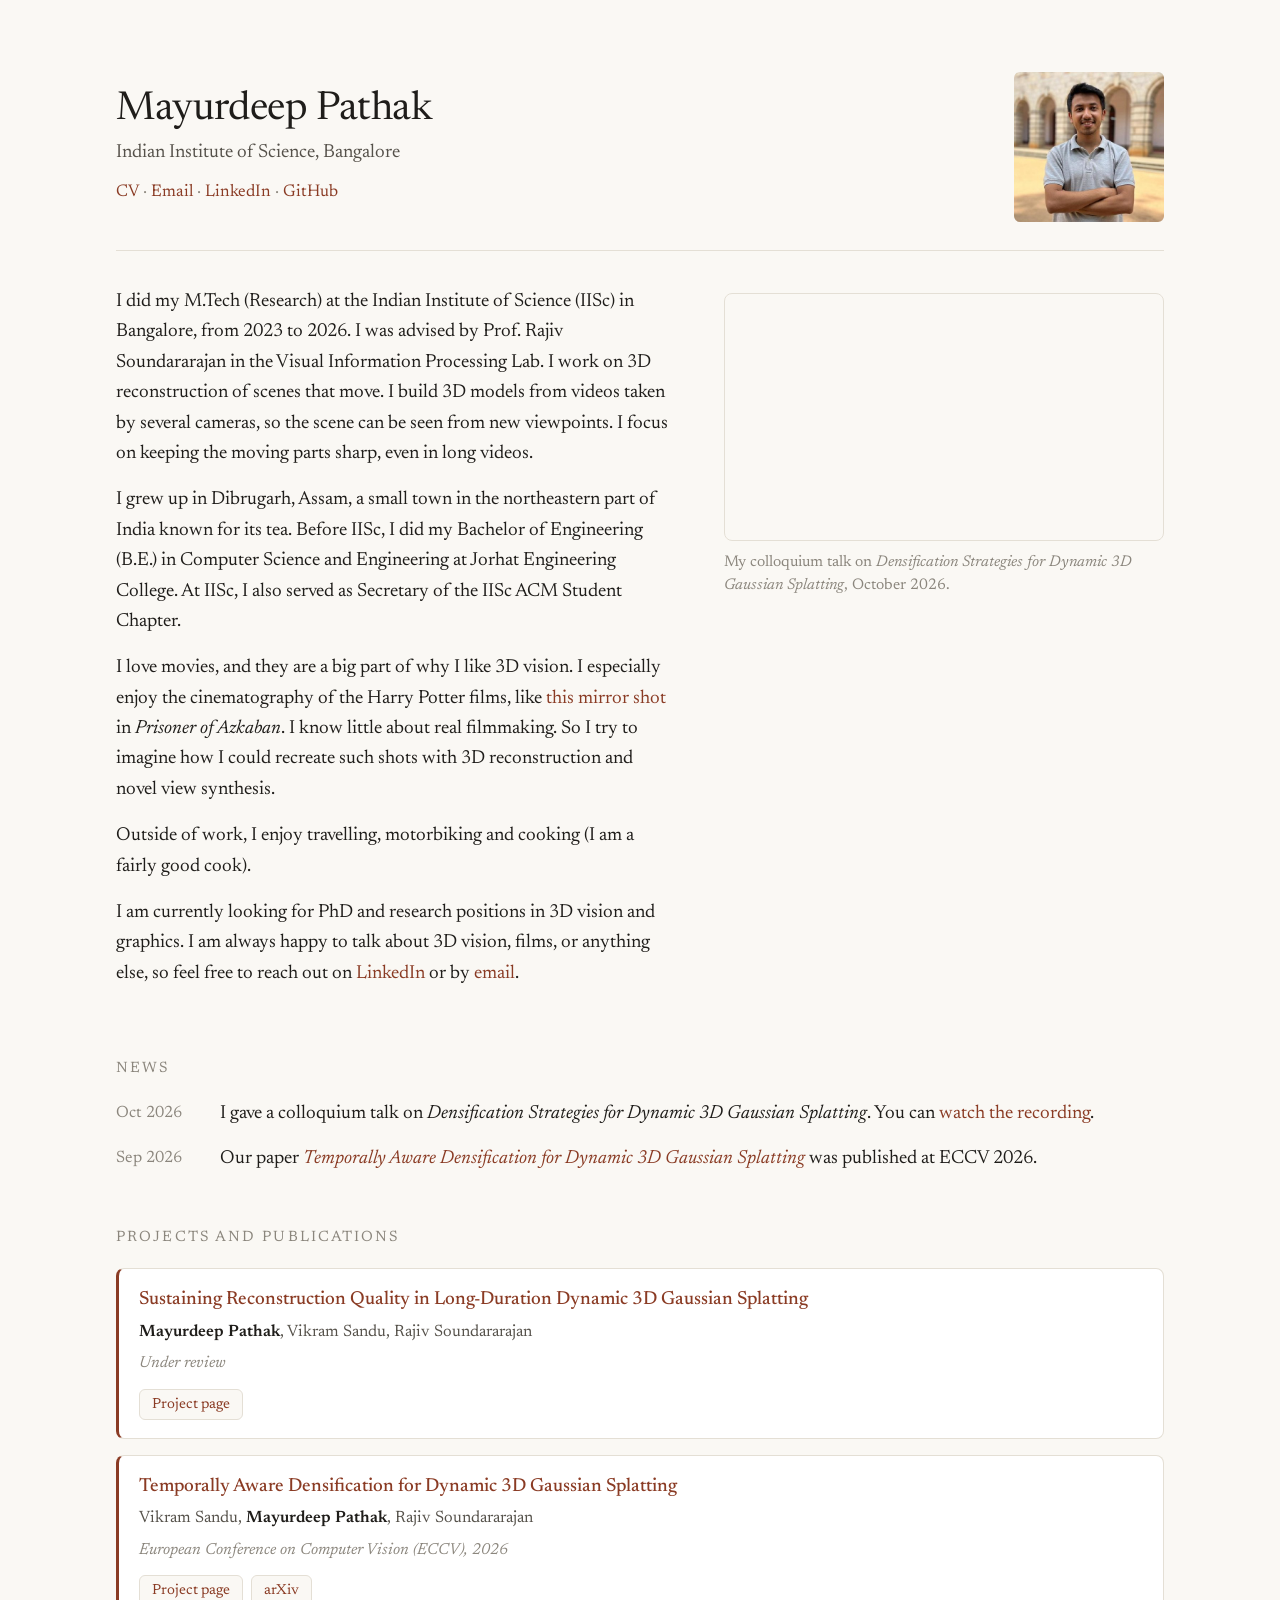
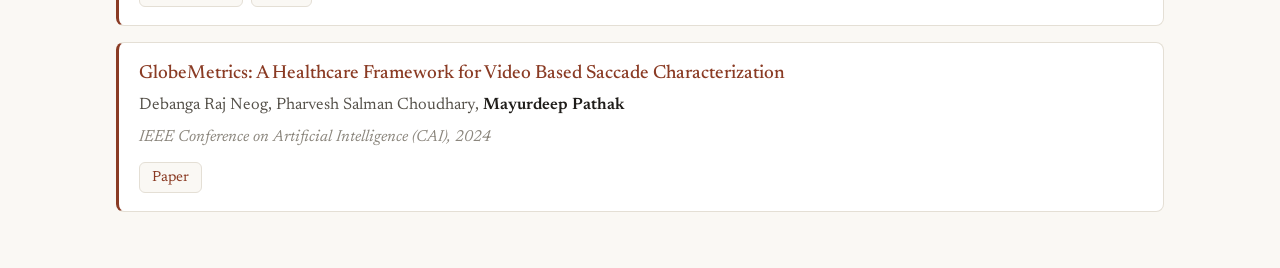
==== index.html @ cd14dc9c "Replace Campanile Movie lines with Harry Potter mirror shot Co-Authored-By: Claude Opus 5.5 <noreply" ====
<!DOCTYPE html>
<html lang="en">
<head>
  <meta charset="utf-8">
  <meta name="viewport" content="width=device-width, initial-scale=1">
  <title>Mayurdeep Pathak</title>
  <meta name="description" content="Mayurdeep Pathak, Indian Institute of Science. Dynamic scene reconstruction and novel view synthesis.">
  <meta property="og:image" content="https://mayurdeep.github.io/assets/mayurdeep.jpg">
  <link rel="icon" href="assets/favicon.svg" type="image/svg+xml">
  <link rel="icon" href="assets/favicon-32.png" sizes="32x32" type="image/png">
  <link rel="apple-touch-icon" href="assets/apple-touch-icon.png">
  <link rel="preconnect" href="https://fonts.googleapis.com">
  <link rel="preconnect" href="https://fonts.gstatic.com" crossorigin>
  <link href="https://fonts.googleapis.com/css2?family=Newsreader:ital,opsz,wght@0,6..72,300..600;1,6..72,300..500&display=swap" rel="stylesheet">
  <style>
    :root {
      --bg: #faf8f4;
      --ink: #1f1d1a;
      --ink-2: #55514a;
      --ink-3: #8b867d;
      --rule: #e4dfd5;
      --link: #8a3b24;
      --card: #ffffff;
      color-scheme: light;
    }
    @media (prefers-color-scheme: dark) {
      :root:not([data-theme="light"]) {
        --bg: #151412; --ink: #ece8e1; --ink-2: #b3ada3; --ink-3: #7f7a71; --rule: #2b2925;
        --link: #e0a089; --card: #1c1b18;
        color-scheme: dark;
      }
    }
    :root[data-theme="dark"] {
      --bg: #151412; --ink: #ece8e1; --ink-2: #b3ada3; --ink-3: #7f7a71; --rule: #2b2925;
      --link: #e0a089; --card: #1c1b18;
      color-scheme: dark;
    }

    * { box-sizing: border-box; }
    body {
      margin: 0; background: var(--bg); color: var(--ink);
      font: 400 19px/1.6 Newsreader, Georgia, serif;
      font-optical-sizing: auto;
      -webkit-font-smoothing: antialiased;
    }
    main { max-width: 1080px; margin: 0 auto; padding: 72px 16px 56px; }
    a { color: var(--link); text-decoration: none; }
    a:hover { text-decoration: underline; text-underline-offset: 3px; }

    header h1 { font-weight: 400; font-size: 40px; line-height: 1.1; margin: 0 0 6px; letter-spacing: -.01em; }
    header .affil { color: var(--ink-2); margin: 0; }
    header .links { margin: 10px 0 0; color: var(--ink-3); font-size: 17px; }
    header { display: flex; align-items: center; justify-content: space-between; gap: 24px; padding-bottom: 28px; border-bottom: 1px solid var(--rule); }
    header .who { min-width: 0; }
    header .photo { width: 150px; height: 150px; flex: 0 0 auto; border-radius: 6px; object-fit: cover; display: block; }
    @media (max-width: 520px) {
      header { flex-direction: column-reverse; align-items: flex-start; gap: 18px; }
      header .photo { width: 120px; height: 120px; }
    }


    h2 { font-weight: 400; font-size: 15px; letter-spacing: .14em; text-transform: uppercase; color: var(--ink-3); margin: 52px 0 18px; }
    p { margin: 0 0 16px; }
    .quiet { color: var(--ink-2); }

    .pubs { list-style: none; margin: 0; padding: 0; display: grid; gap: 16px; }
    .pubs li {
      background: var(--card); border: 1px solid var(--rule); border-left: 3px solid var(--link);
      border-radius: 8px; padding: 18px 20px; display: grid; gap: 6px;
    }
    .pubs .t { font-size: 19px; line-height: 1.35; font-weight: 500; }
    .pubs .a { font-size: 16.5px; color: var(--ink-2); }
    .pubs .me { color: var(--ink); font-weight: 600; }
    .pubs .v { font-size: 16px; color: var(--ink-3); font-style: italic; }
    .pubs .chips { display: flex; flex-wrap: wrap; gap: 8px; margin-top: 6px; }
    .pubs .chips a {
      font-size: 14.5px; padding: 3px 12px; border: 1px solid var(--rule); border-radius: 6px;
      background: var(--bg); text-decoration: none;
    }
    .pubs .chips a:hover { border-color: var(--link); text-decoration: none; }

    .news { list-style: none; margin: 0; padding: 0; display: grid; gap: 14px; }
    .news li { display: grid; grid-template-columns: 92px 1fr; gap: 12px; }
    .news .d { color: var(--ink-3); font-size: 16.5px; padding-top: 1px; }
    .video { position: relative; width: 100%; aspect-ratio: 16 / 9; border-radius: 8px; overflow: hidden; border: 1px solid var(--rule); }
    .video iframe { position: absolute; inset: 0; width: 100%; height: 100%; border: 0; }
    @media (max-width: 520px) { .news li { grid-template-columns: 1fr; gap: 2px; } }

    header + .intro { margin-top: 36px; }
    .intro { display: grid; grid-template-columns: minmax(0, 1fr); gap: 28px; }
    .talk figcaption { margin-top: 10px; font-size: 15.5px; line-height: 1.5; color: var(--ink-3); }
    .talk { margin: 0; }
    @media (min-width: 900px) {
      .intro { grid-template-columns: minmax(0, 1fr) 440px; gap: 48px; align-items: start; }
      .talk { position: sticky; top: 32px; margin-top: 6px; }
    }
  </style>
</head>
<body>
<main>

  <header>
    <div class="who">
      <h1>Mayurdeep Pathak</h1>
      <p class="affil">Indian Institute of Science, Bangalore</p>
      <p class="links">
        <a href="assets/Mayurdeep_Pathak_CV.pdf">CV</a> ·
        <a href="mailto:mayurdeepp@iisc.ac.in">Email</a> ·
        <a href="https://www.linkedin.com/in/mayurdeep-pathak-47a01b89/">LinkedIn</a> ·
        <a href="https://github.com/mayurdeep">GitHub</a>
      </p>
    </div>
    <img class="photo" src="assets/mayurdeep.jpg" alt="Mayurdeep Pathak" width="420" height="420">
  </header>


  <div class="intro">
    <section>
      <p>
        I did my M.Tech (Research) at the Indian Institute of Science (IISc) in Bangalore, from 2023 to 2026.
        I was advised by Prof. Rajiv Soundararajan in the Visual Information Processing Lab. I work on 3D
        reconstruction of scenes that move. I build 3D models from videos taken by several cameras, so the scene
        can be seen from new viewpoints. I focus on keeping the moving parts sharp, even in long videos.
      </p>
      <p>
        I grew up in Dibrugarh, Assam, a small town in the northeastern part of India known for its tea. Before IISc, I did my Bachelor of Engineering (B.E.) in Computer Science
        and Engineering at Jorhat Engineering College. At IISc, I also served as Secretary of the IISc ACM
        Student Chapter.
      </p>
      <p>
        I love movies, and they are a big part of why I like 3D vision. I especially enjoy the cinematography of the
        Harry Potter films, like <a href="https://www.youtube.com/watch?v=VASwKZAUVSo">this mirror shot</a> in
        <i>Prisoner of Azkaban</i>. I know little about real filmmaking. So I try to imagine how I could recreate
        such shots with 3D reconstruction and novel view synthesis.
      </p>
      <p>
        Outside of work, I enjoy travelling, motorbiking and cooking (I am a fairly good cook).
      </p>
      <p>
        I am currently looking for PhD and research positions in 3D vision and graphics. I am always happy to talk about 3D vision, films, or anything else, so feel free to reach out on
        <a href="https://www.linkedin.com/in/mayurdeep-pathak-47a01b89/">LinkedIn</a> or by
        <a href="mailto:mayurdeepp@iisc.ac.in">email</a>.
      </p>
    </section>
    <figure class="talk" id="talk">
      <div class="video">
        <iframe src="https://www.youtube.com/embed/Tx34t9YAxKE?si=IicxkVIHozdZKml-" title="Densification Strategies for Dynamic 3D Gaussian Splatting" loading="lazy" allow="accelerometer; autoplay; clipboard-write; encrypted-media; gyroscope; picture-in-picture; web-share" referrerpolicy="strict-origin-when-cross-origin" allowfullscreen></iframe>
      </div>
      <figcaption>My colloquium talk on <i>Densification Strategies for Dynamic 3D Gaussian Splatting</i>, October 2026.</figcaption>
    </figure>
  </div>

  <section>
    <h2>News</h2>
    <ul class="news">
      <li>
        <span class="d">Oct 2026</span>
        <div>
          I gave a colloquium talk on <i>Densification Strategies for Dynamic 3D Gaussian Splatting</i>. You can <a href="#talk">watch the recording</a>.
        </div>
      </li>
      <li>
        <span class="d">Sep 2026</span>
        <div>
          Our paper <a href="publications/2026/TAD_GS/"><i>Temporally Aware Densification for Dynamic 3D Gaussian Splatting</i></a> was published at ECCV 2026.
        </div>
      </li>
    </ul>
  </section>

  <section>
    <h2>Projects and Publications</h2>
    <ul class="pubs">
      <li>
        <a class="t" href="publications/2026/LongDurationVideos/">Sustaining Reconstruction Quality in Long-Duration Dynamic 3D Gaussian Splatting</a>
        <span class="a"><span class="me">Mayurdeep Pathak</span>, Vikram Sandu, Rajiv Soundararajan</span>
        <span class="v">Under review</span>
        <span class="chips"><a href="publications/2026/LongDurationVideos/">Project page</a></span>
      </li>
      <li>
        <a class="t" href="publications/2026/TAD_GS/">Temporally Aware Densification for Dynamic 3D Gaussian Splatting</a>
        <span class="a">Vikram Sandu, <span class="me">Mayurdeep Pathak</span>, Rajiv Soundararajan</span>
        <span class="v">European Conference on Computer Vision (ECCV), 2026</span>
        <span class="chips"><a href="publications/2026/TAD_GS/">Project page</a><a href="https://arxiv.org/abs/2606.23212">arXiv</a></span>
      </li>
      <li>
        <a class="t" href="https://ieeexplore.ieee.org/iel8/10605128/10605229/10605484.pdf">GlobeMetrics: A Healthcare Framework for Video Based Saccade Characterization</a>
        <span class="a">Debanga Raj Neog, Pharvesh Salman Choudhary, <span class="me">Mayurdeep Pathak</span></span>
        <span class="v">IEEE Conference on Artificial Intelligence (CAI), 2024</span>
        <span class="chips"><a href="https://ieeexplore.ieee.org/iel8/10605128/10605229/10605484.pdf">Paper</a></span>
      </li>
    </ul>
  </section>


</main>

</body>
</html>
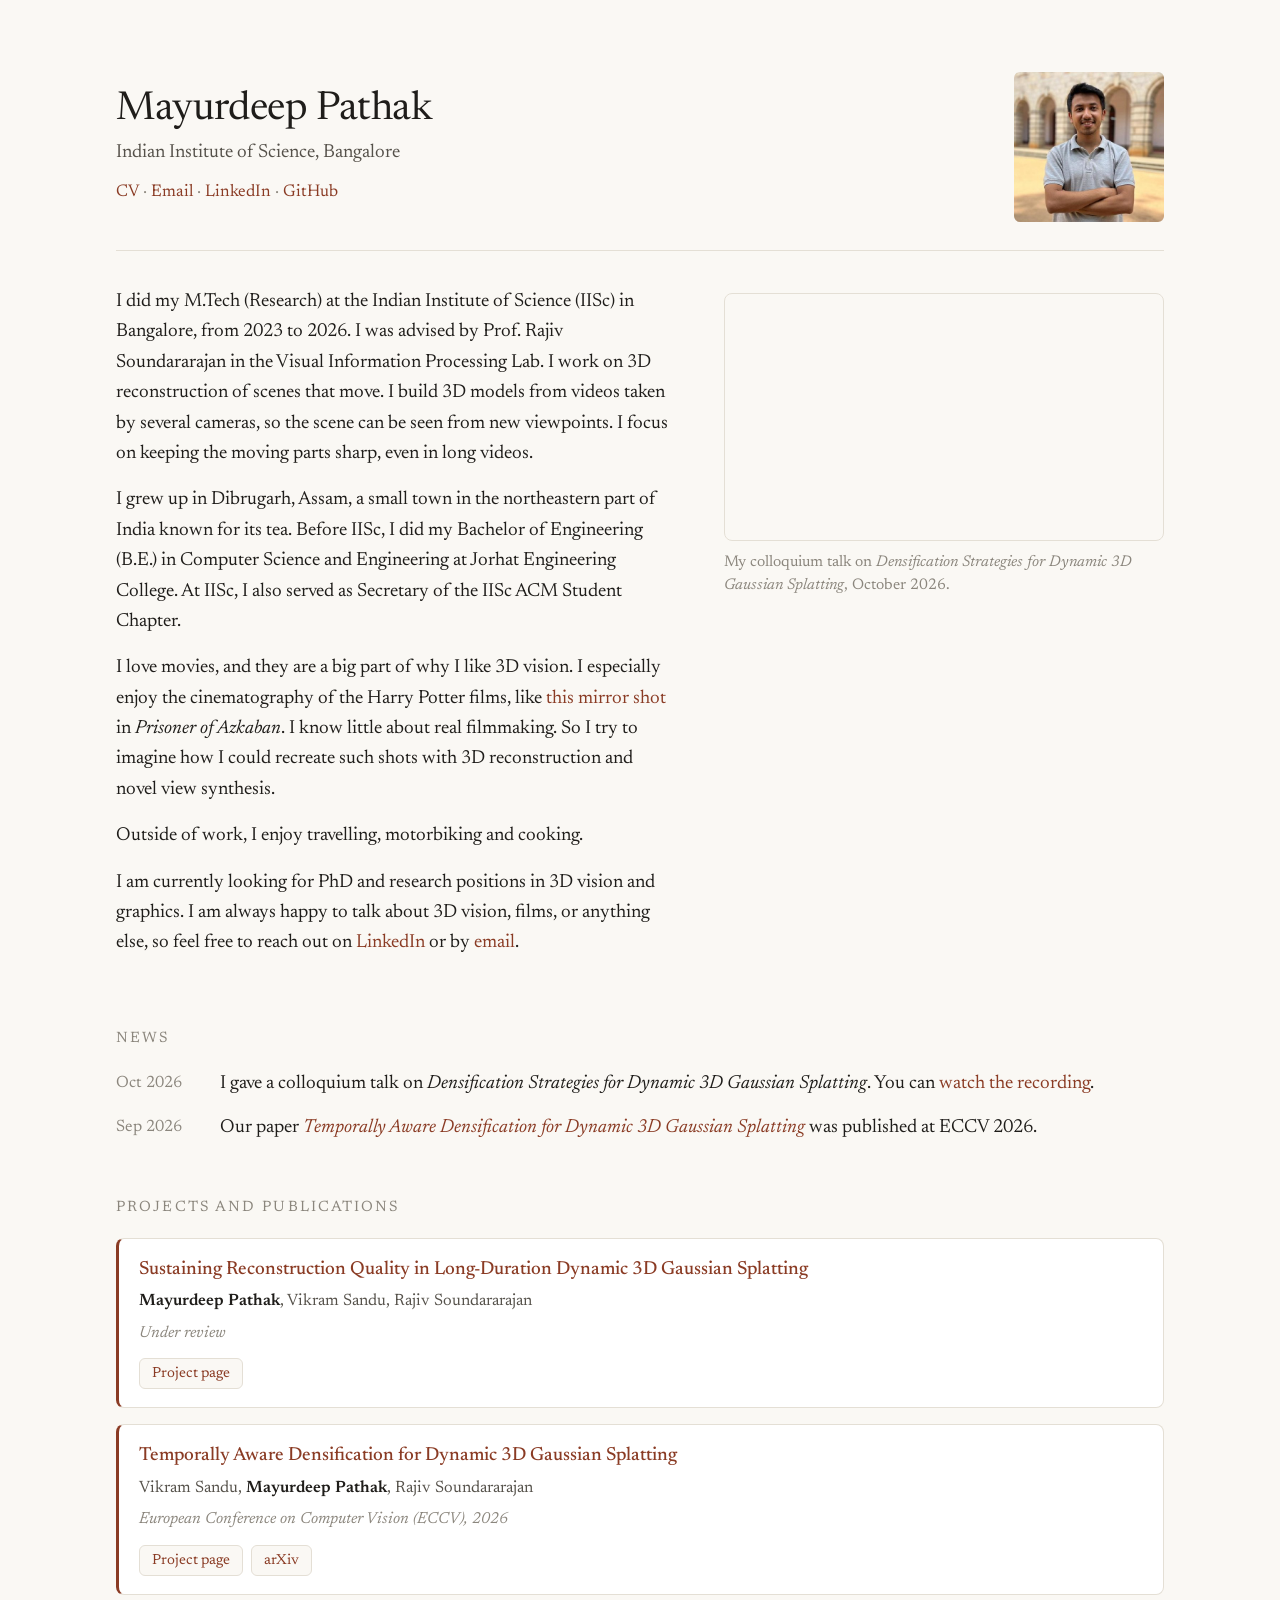
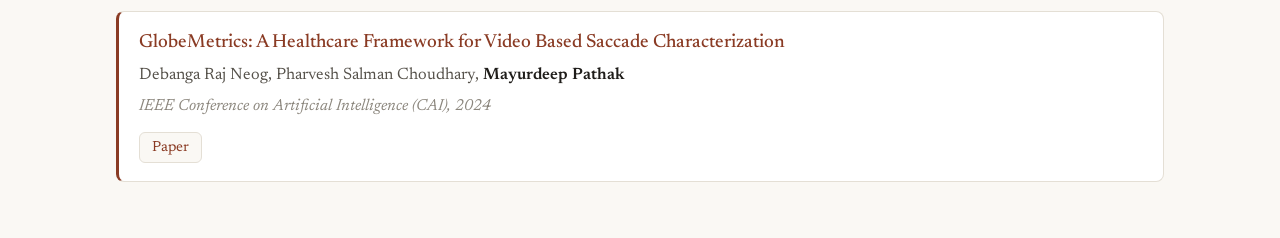
==== commit 2c982faa: "Trim cooking line Co-Authored-By: Claude Opus 5.5 <noreply@anthropic.com>" ====
--- a/index.html
+++ b/index.html
@@ -134,7 +134,7 @@
         such shots with 3D reconstruction and novel view synthesis.
       </p>
       <p>
-        Outside of work, I enjoy travelling, motorbiking and cooking (I am a fairly good cook).
+        Outside of work, I enjoy travelling, motorbiking and cooking.
       </p>
       <p>
         I am currently looking for PhD and research positions in 3D vision and graphics. I am always happy to talk about 3D vision, films, or anything else, so feel free to reach out on
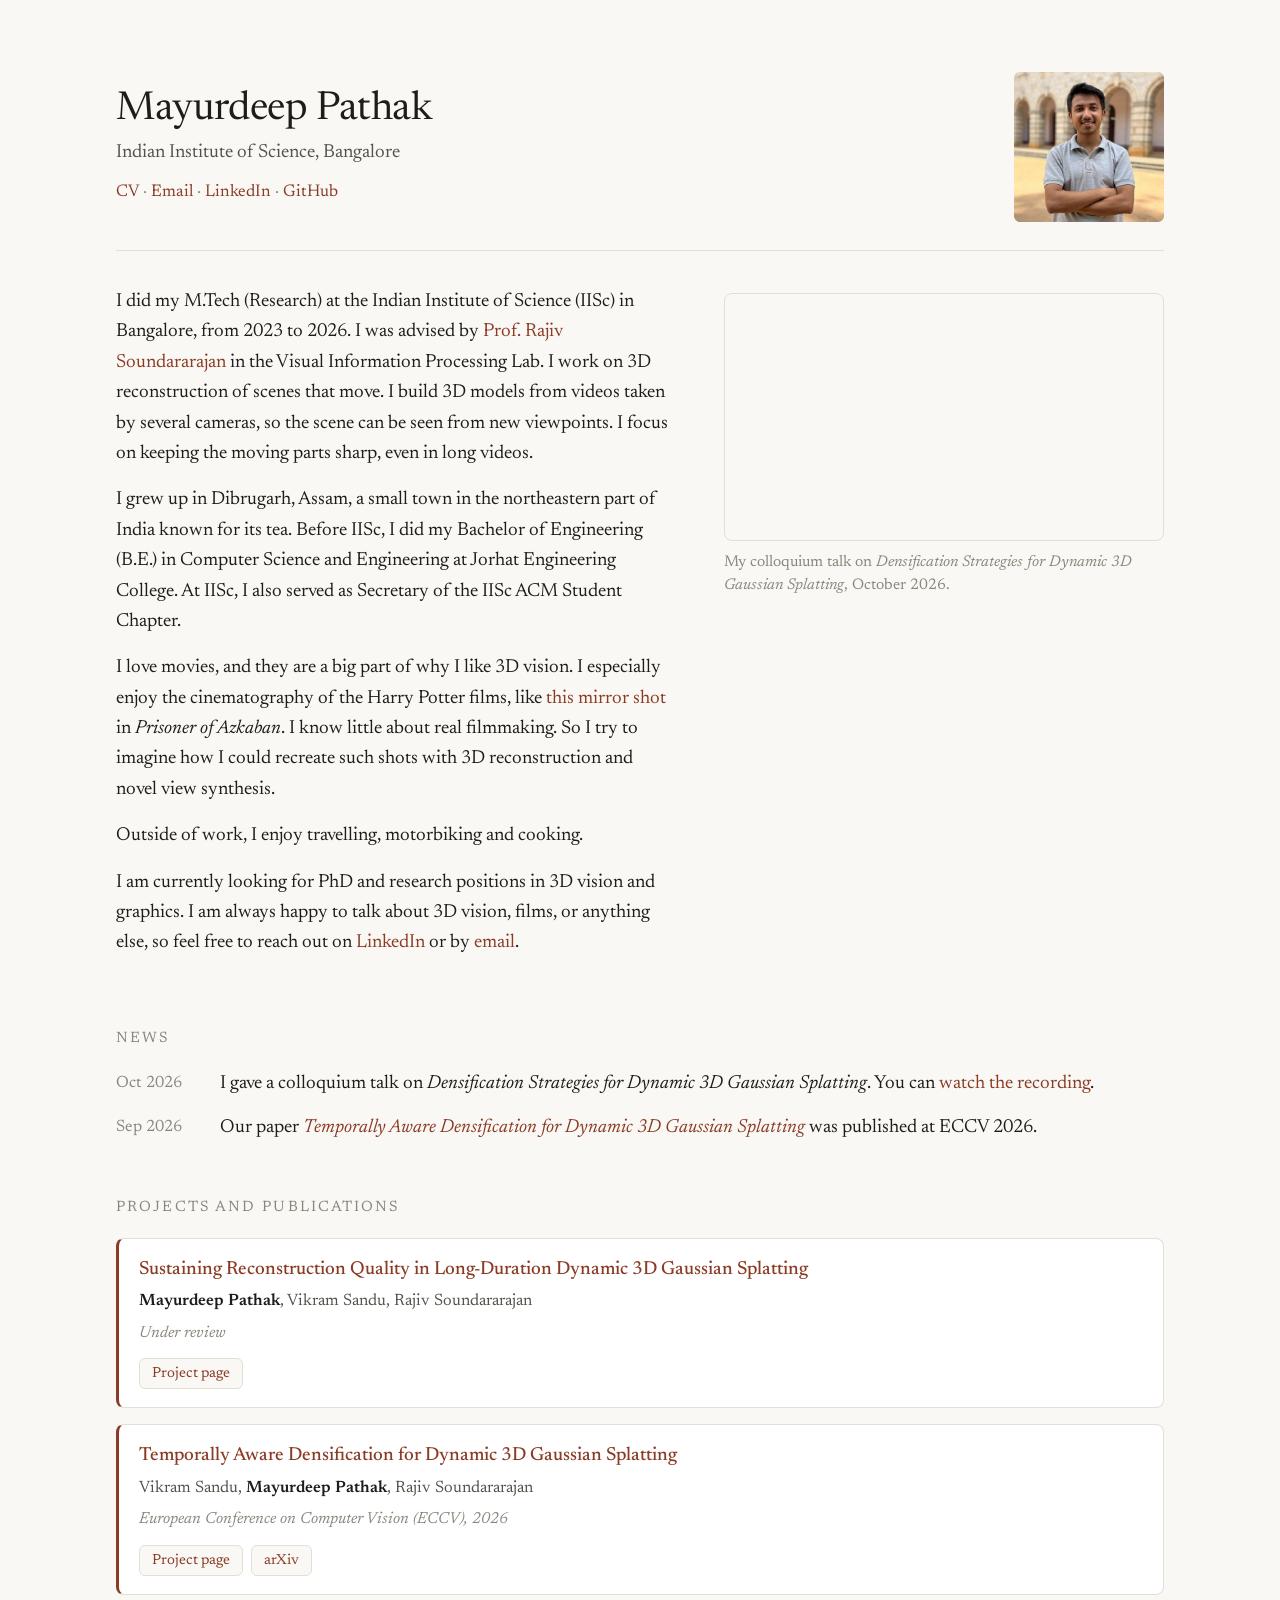
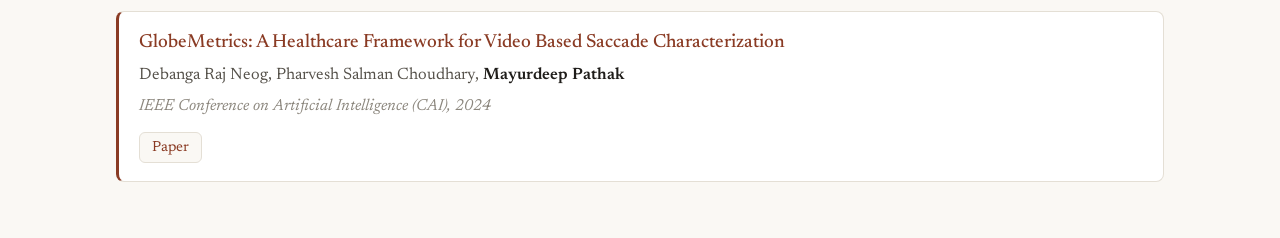
==== commit edf96ae4: "Link Prof. Rajiv Soundararajan's page Co-Authored-By: Claude Opus 5.5 <noreply@anthropic.com>" ====
--- a/index.html
+++ b/index.html
@@ -118,7 +118,7 @@
     <section>
       <p>
         I did my M.Tech (Research) at the Indian Institute of Science (IISc) in Bangalore, from 2023 to 2026.
-        I was advised by Prof. Rajiv Soundararajan in the Visual Information Processing Lab. I work on 3D
+        I was advised by <a href="https://ece.iisc.ac.in/~rajivs/#/">Prof. Rajiv Soundararajan</a> in the Visual Information Processing Lab. I work on 3D
         reconstruction of scenes that move. I build 3D models from videos taken by several cameras, so the scene
         can be seen from new viewpoints. I focus on keeping the moving parts sharp, even in long videos.
       </p>
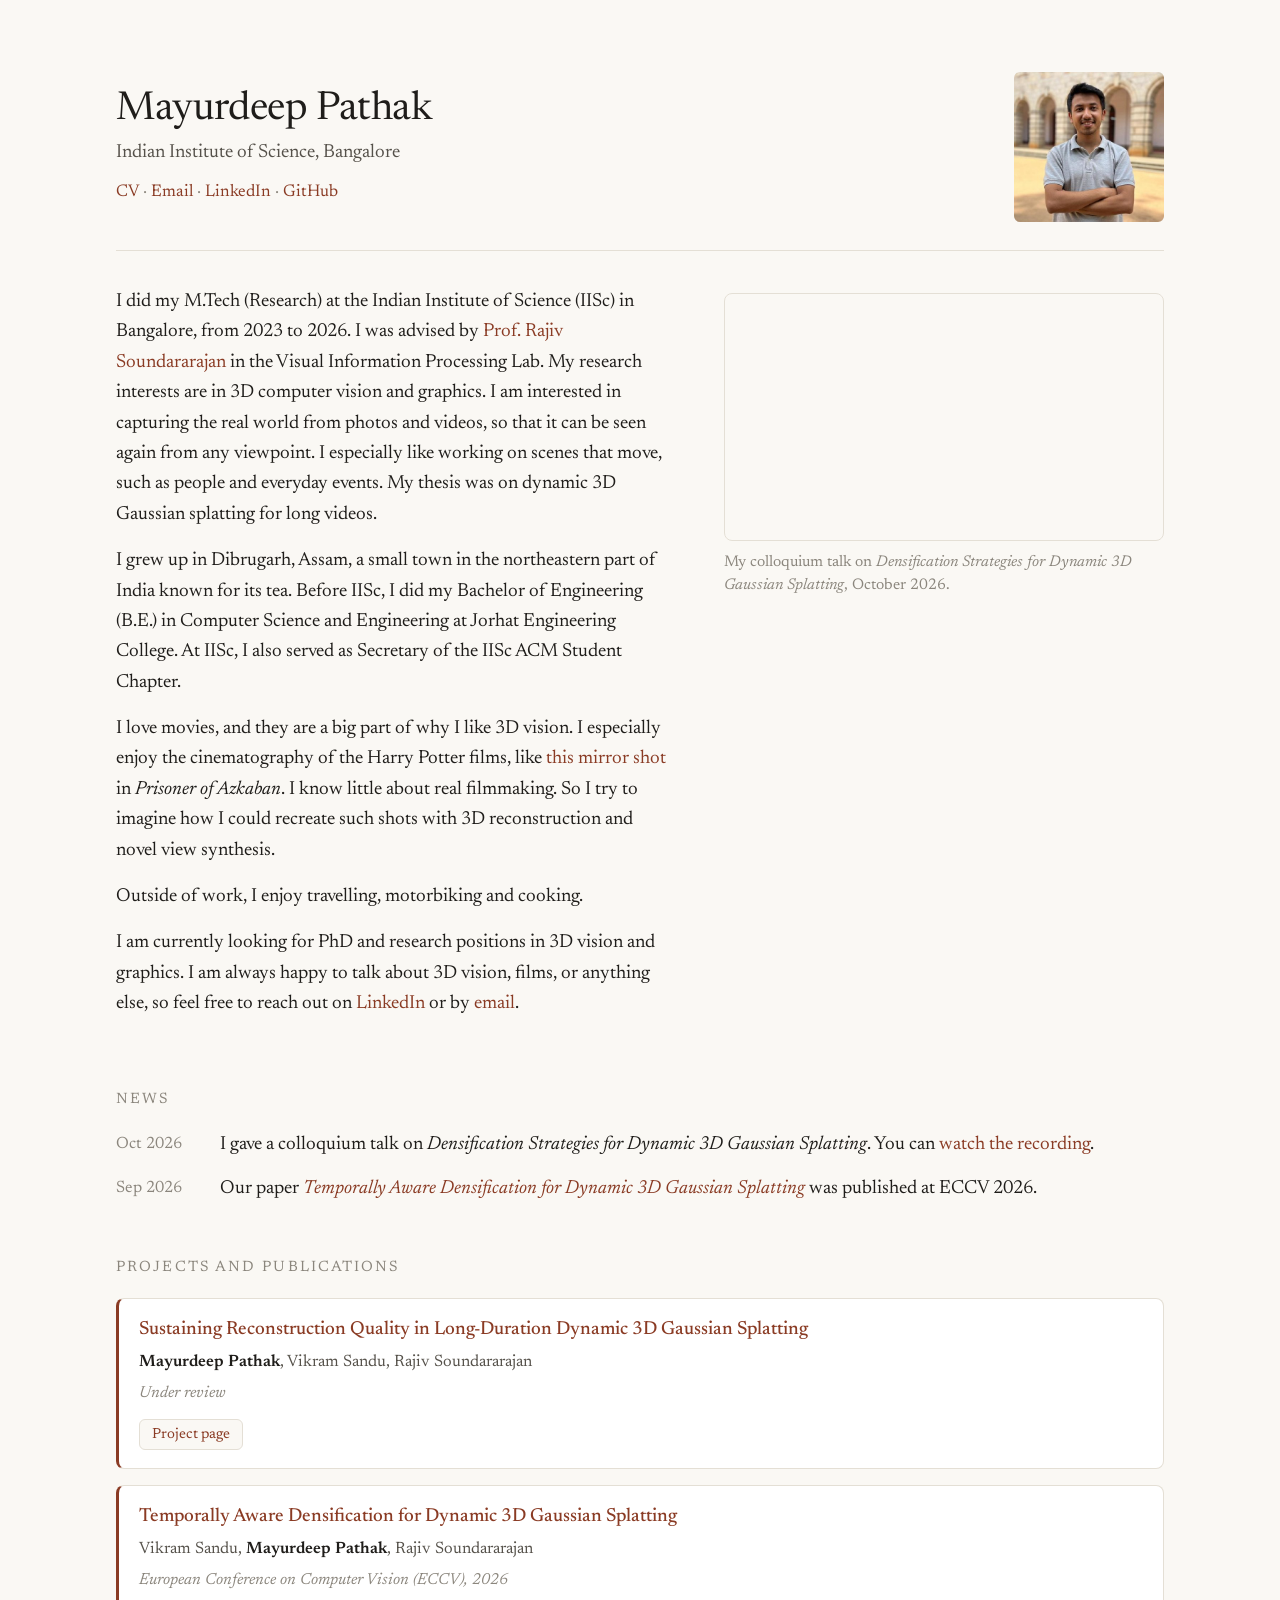
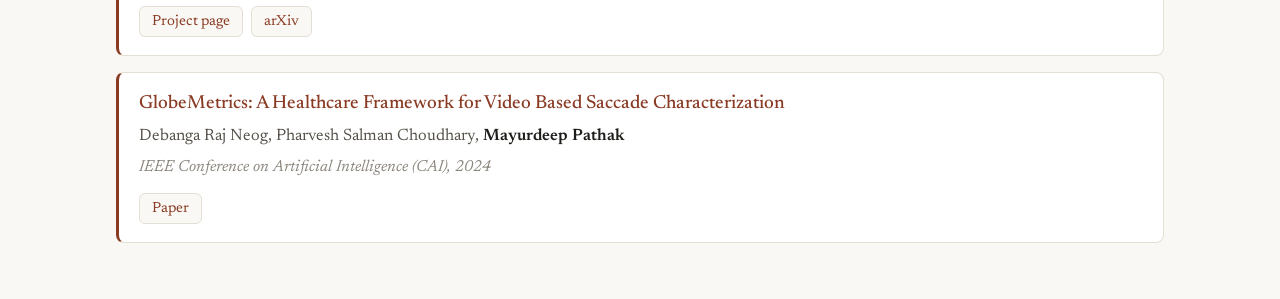
==== commit b3bf5818: "Broaden research interests, mention thesis Co-Authored-By: Claude Opus 5.5 <noreply@anthropic.com>" ====
--- a/index.html
+++ b/index.html
@@ -118,9 +118,10 @@
     <section>
       <p>
         I did my M.Tech (Research) at the Indian Institute of Science (IISc) in Bangalore, from 2023 to 2026.
-        I was advised by <a href="https://ece.iisc.ac.in/~rajivs/#/">Prof. Rajiv Soundararajan</a> in the Visual Information Processing Lab. I work on 3D
-        reconstruction of scenes that move. I build 3D models from videos taken by several cameras, so the scene
-        can be seen from new viewpoints. I focus on keeping the moving parts sharp, even in long videos.
+        I was advised by <a href="https://ece.iisc.ac.in/~rajivs/#/">Prof. Rajiv Soundararajan</a> in the Visual Information Processing Lab.
+        My research interests are in 3D computer vision and graphics. I am interested in capturing the real world
+        from photos and videos, so that it can be seen again from any viewpoint. I especially like working on scenes
+        that move, such as people and everyday events. My thesis was on dynamic 3D Gaussian splatting for long videos.
       </p>
       <p>
         I grew up in Dibrugarh, Assam, a small town in the northeastern part of India known for its tea. Before IISc, I did my Bachelor of Engineering (B.E.) in Computer Science
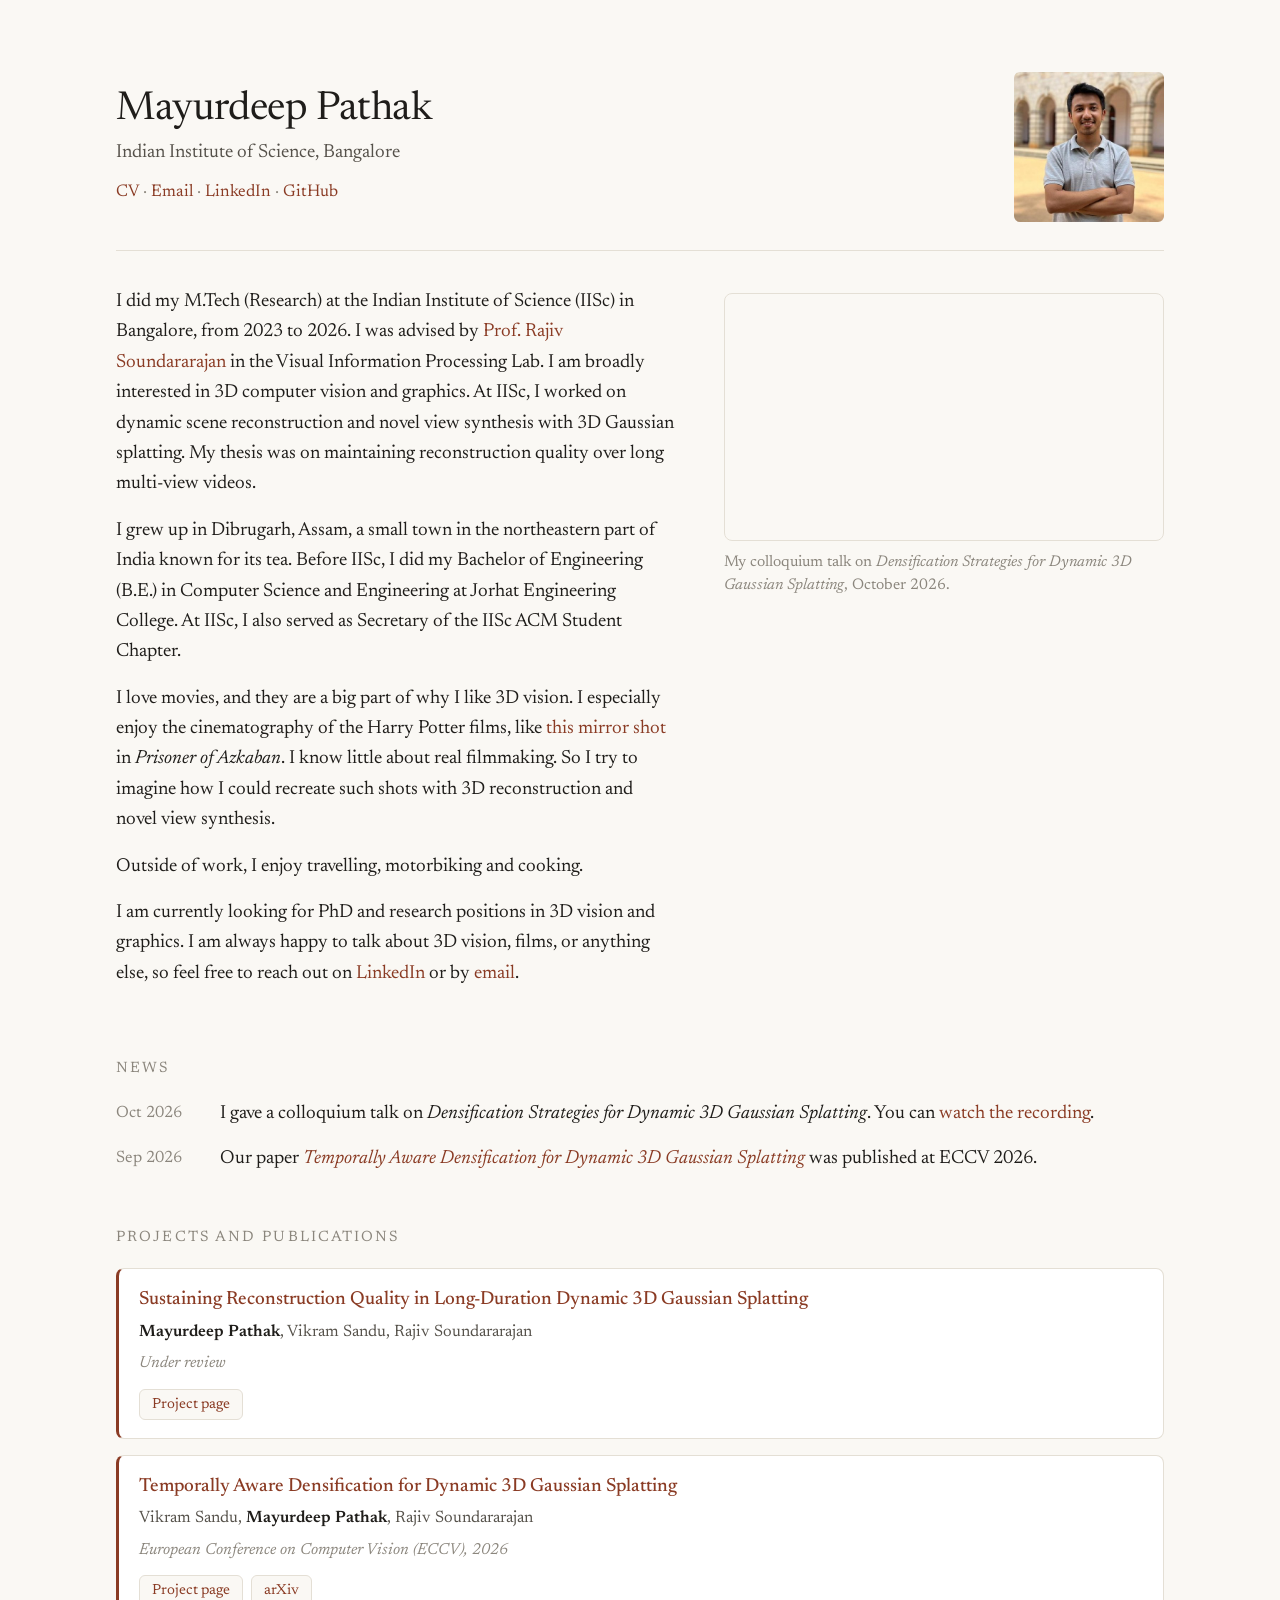
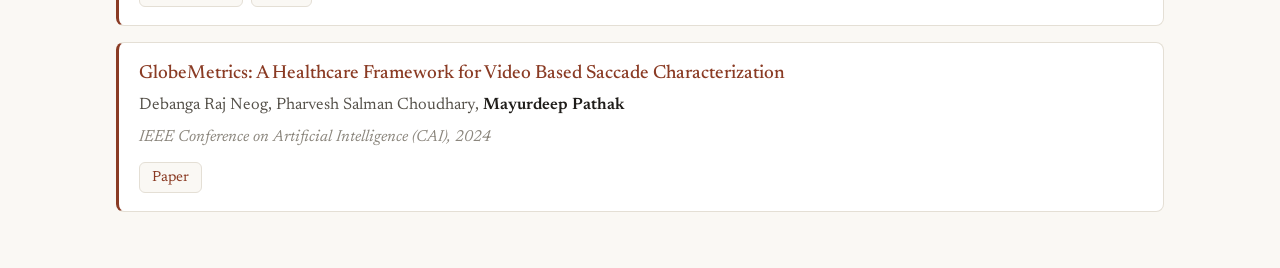
==== commit 02f1c0e4: "Rewrite research lines for a technical audience Co-Authored-By: Claude Opus 5.5 <noreply@anthropic.c" ====
--- a/index.html
+++ b/index.html
@@ -4,7 +4,7 @@
   <meta charset="utf-8">
   <meta name="viewport" content="width=device-width, initial-scale=1">
   <title>Mayurdeep Pathak</title>
-  <meta name="description" content="Mayurdeep Pathak, Indian Institute of Science. Dynamic scene reconstruction and novel view synthesis.">
+  <meta name="description" content="Mayurdeep Pathak, Indian Institute of Science. 3D computer vision and graphics.">
   <meta property="og:image" content="https://mayurdeep.github.io/assets/mayurdeep.jpg">
   <link rel="icon" href="assets/favicon.svg" type="image/svg+xml">
   <link rel="icon" href="assets/favicon-32.png" sizes="32x32" type="image/png">
@@ -119,9 +119,9 @@
       <p>
         I did my M.Tech (Research) at the Indian Institute of Science (IISc) in Bangalore, from 2023 to 2026.
         I was advised by <a href="https://ece.iisc.ac.in/~rajivs/#/">Prof. Rajiv Soundararajan</a> in the Visual Information Processing Lab.
-        My research interests are in 3D computer vision and graphics. I am interested in capturing the real world
-        from photos and videos, so that it can be seen again from any viewpoint. I especially like working on scenes
-        that move, such as people and everyday events. My thesis was on dynamic 3D Gaussian splatting for long videos.
+        I am broadly interested in 3D computer vision and graphics. At IISc, I worked on dynamic scene reconstruction
+        and novel view synthesis with 3D Gaussian splatting. My thesis was on maintaining reconstruction quality over
+        long multi-view videos.
       </p>
       <p>
         I grew up in Dibrugarh, Assam, a small town in the northeastern part of India known for its tea. Before IISc, I did my Bachelor of Engineering (B.E.) in Computer Science
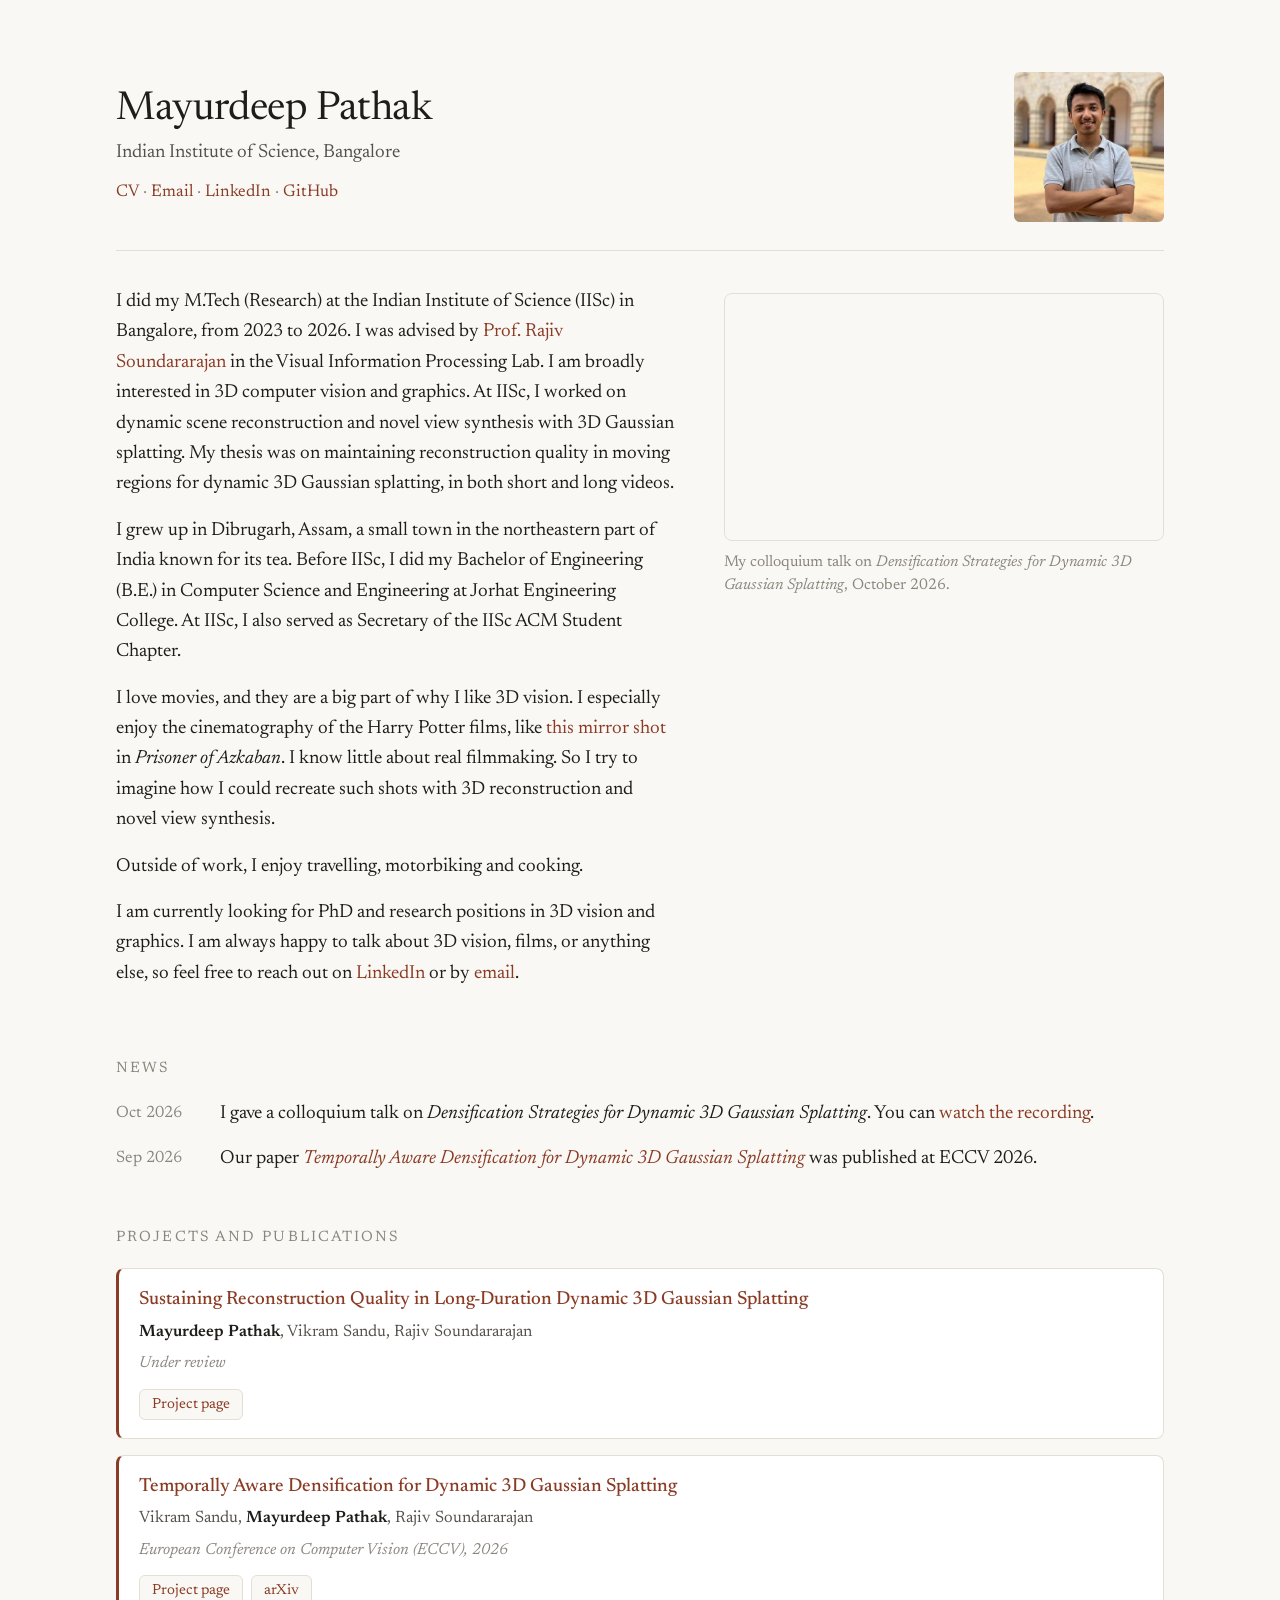
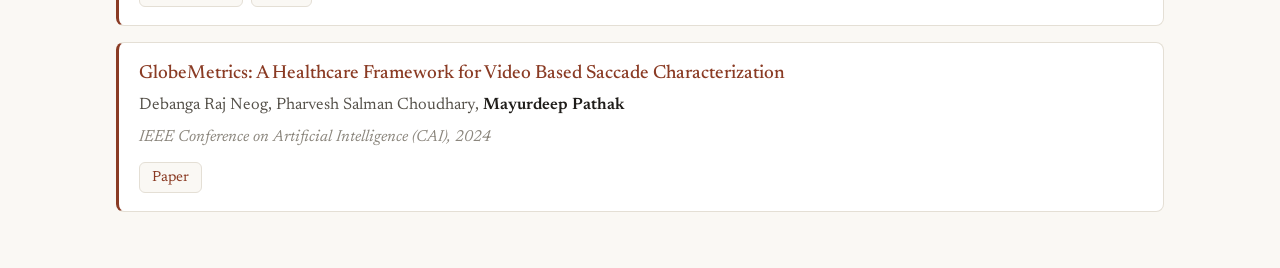
==== commit c1c74ec5: "Correct thesis description Co-Authored-By: Claude Opus 5.5 <noreply@anthropic.com>" ====
--- a/index.html
+++ b/index.html
@@ -120,8 +120,8 @@
         I did my M.Tech (Research) at the Indian Institute of Science (IISc) in Bangalore, from 2023 to 2026.
         I was advised by <a href="https://ece.iisc.ac.in/~rajivs/#/">Prof. Rajiv Soundararajan</a> in the Visual Information Processing Lab.
         I am broadly interested in 3D computer vision and graphics. At IISc, I worked on dynamic scene reconstruction
-        and novel view synthesis with 3D Gaussian splatting. My thesis was on maintaining reconstruction quality over
-        long multi-view videos.
+        and novel view synthesis with 3D Gaussian splatting. My thesis was on maintaining reconstruction quality
+        in moving regions for dynamic 3D Gaussian splatting, in both short and long videos.
       </p>
       <p>
         I grew up in Dibrugarh, Assam, a small town in the northeastern part of India known for its tea. Before IISc, I did my Bachelor of Engineering (B.E.) in Computer Science
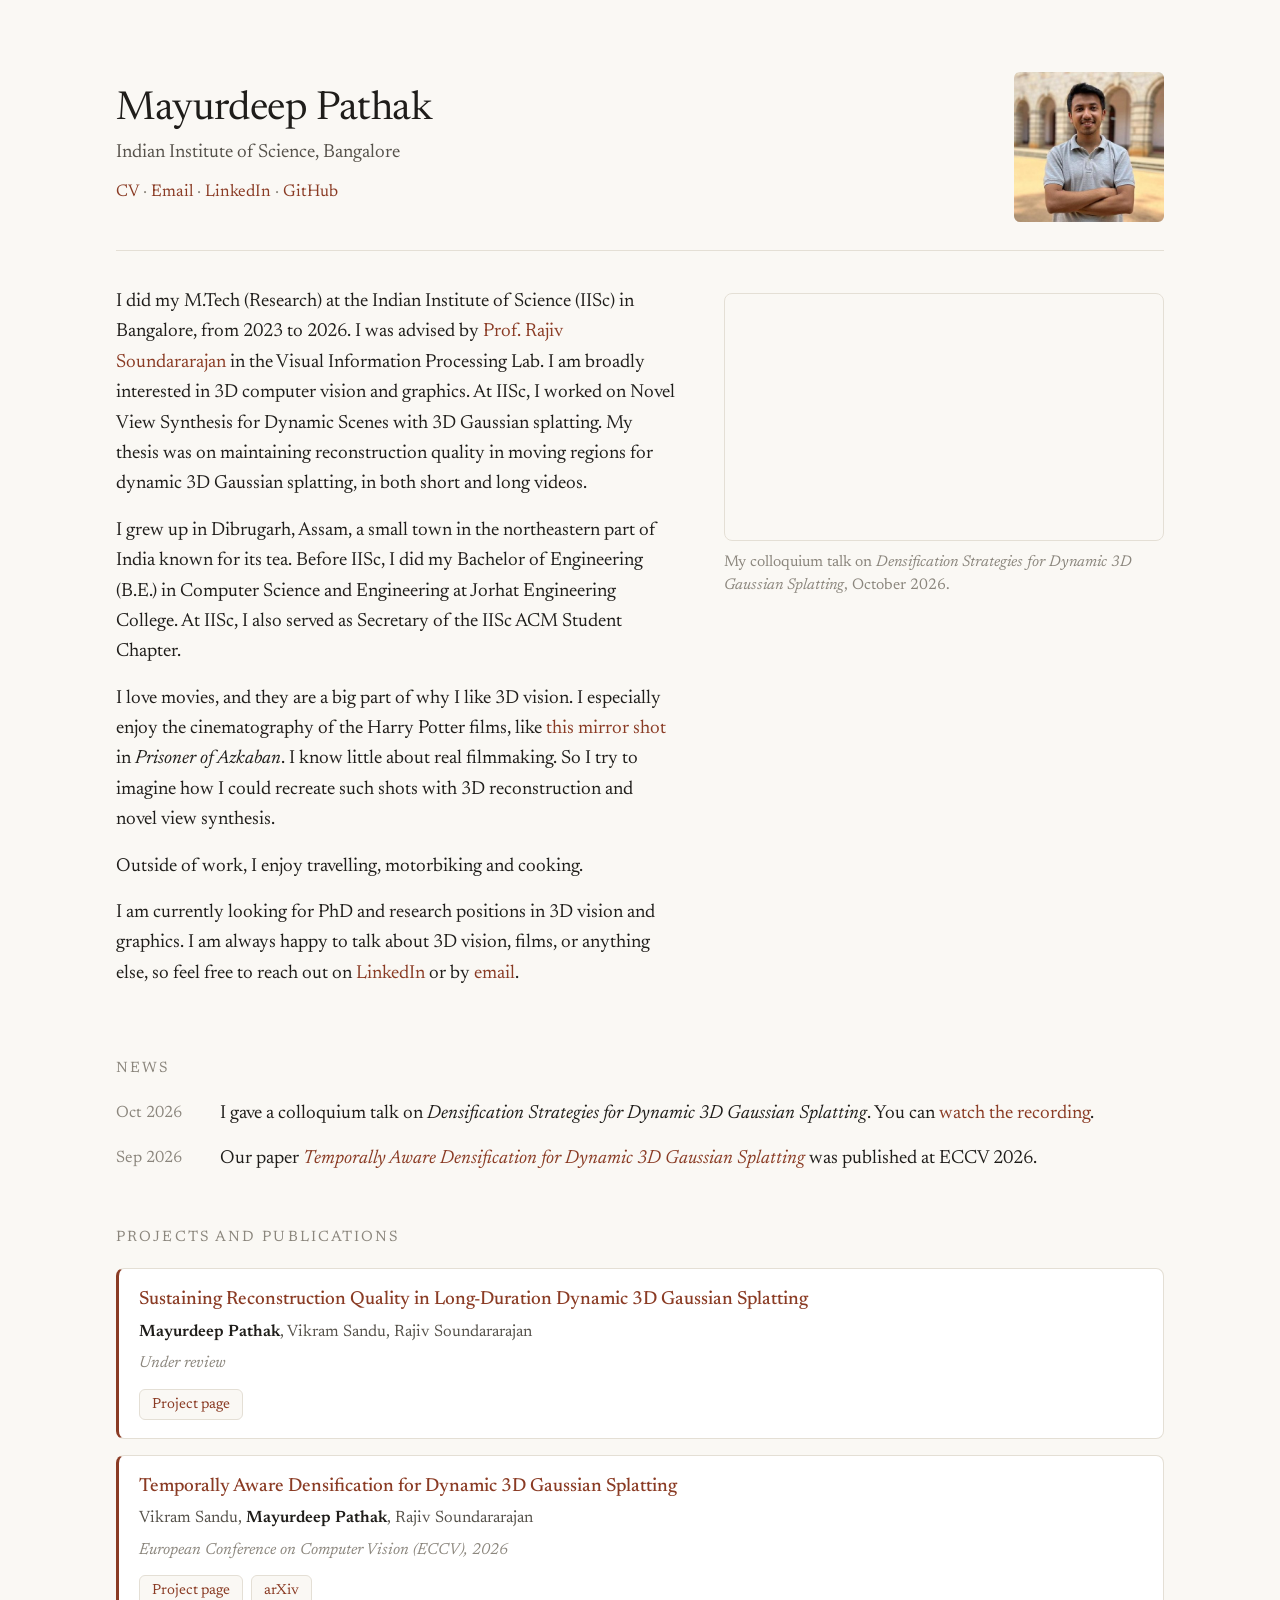
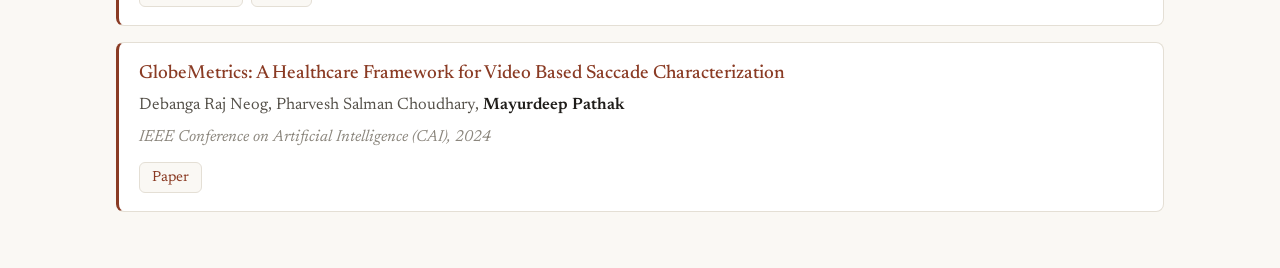
==== commit b240e625: "Reword IISc work line Co-Authored-By: Claude Opus 5.5 <noreply@anthropic.com>" ====
--- a/index.html
+++ b/index.html
@@ -119,8 +119,8 @@
       <p>
         I did my M.Tech (Research) at the Indian Institute of Science (IISc) in Bangalore, from 2023 to 2026.
         I was advised by <a href="https://ece.iisc.ac.in/~rajivs/#/">Prof. Rajiv Soundararajan</a> in the Visual Information Processing Lab.
-        I am broadly interested in 3D computer vision and graphics. At IISc, I worked on dynamic scene reconstruction
-        and novel view synthesis with 3D Gaussian splatting. My thesis was on maintaining reconstruction quality
+        I am broadly interested in 3D computer vision and graphics. At IISc, I worked on Novel View Synthesis
+        for Dynamic Scenes with 3D Gaussian splatting. My thesis was on maintaining reconstruction quality
         in moving regions for dynamic 3D Gaussian splatting, in both short and long videos.
       </p>
       <p>
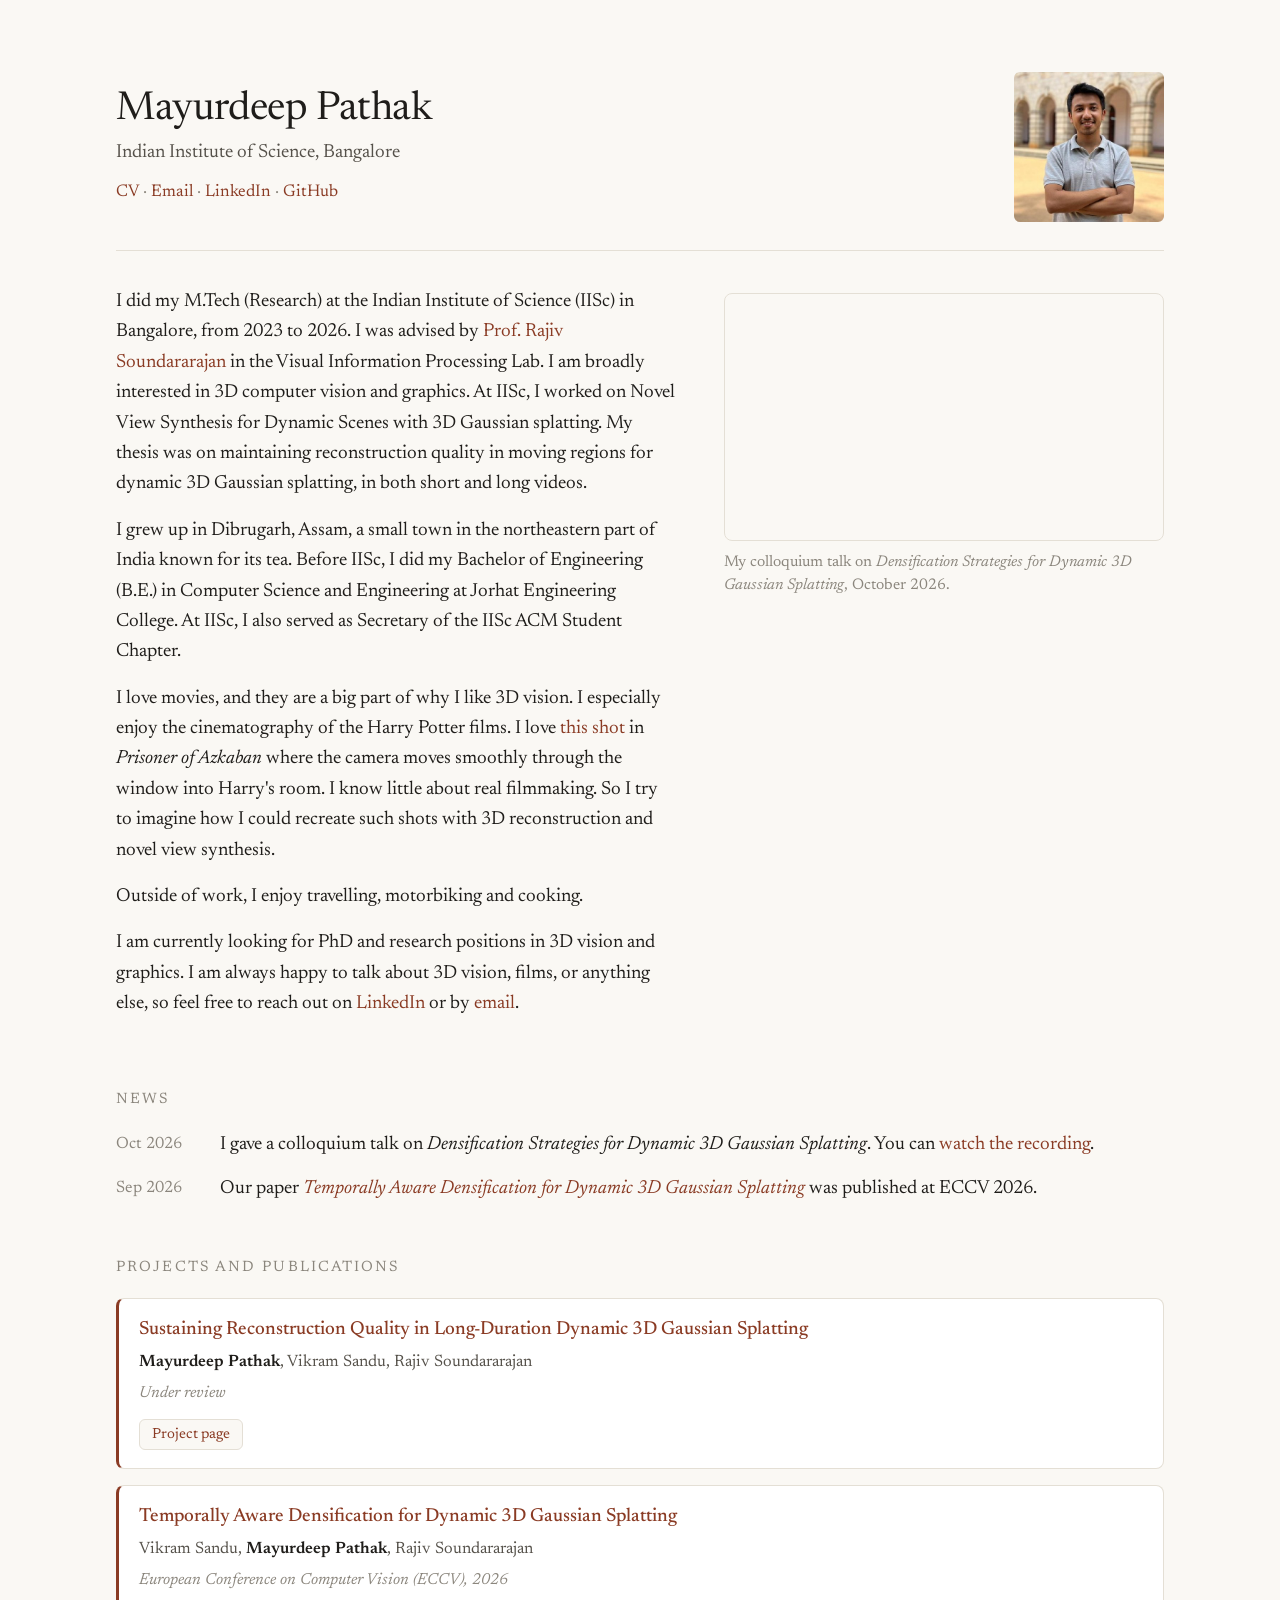
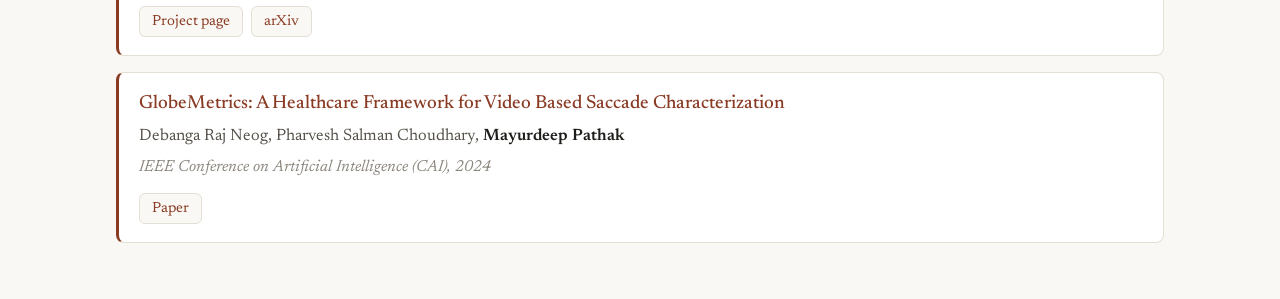
==== commit 17c3c392: "Link the Prisoner of Azkaban window shot Co-Authored-By: Claude Opus 5.5 <noreply@anthropic.com>" ====
--- a/index.html
+++ b/index.html
@@ -130,8 +130,8 @@
       </p>
       <p>
         I love movies, and they are a big part of why I like 3D vision. I especially enjoy the cinematography of the
-        Harry Potter films, like <a href="https://www.youtube.com/watch?v=VASwKZAUVSo">this mirror shot</a> in
-        <i>Prisoner of Azkaban</i>. I know little about real filmmaking. So I try to imagine how I could recreate
+        Harry Potter films. I love <a href="https://youtu.be/MjoMN9RMKAY?t=32">this shot</a> in
+        <i>Prisoner of Azkaban</i> where the camera moves smoothly through the window into Harry's room. I know little about real filmmaking. So I try to imagine how I could recreate
         such shots with 3D reconstruction and novel view synthesis.
       </p>
       <p>
